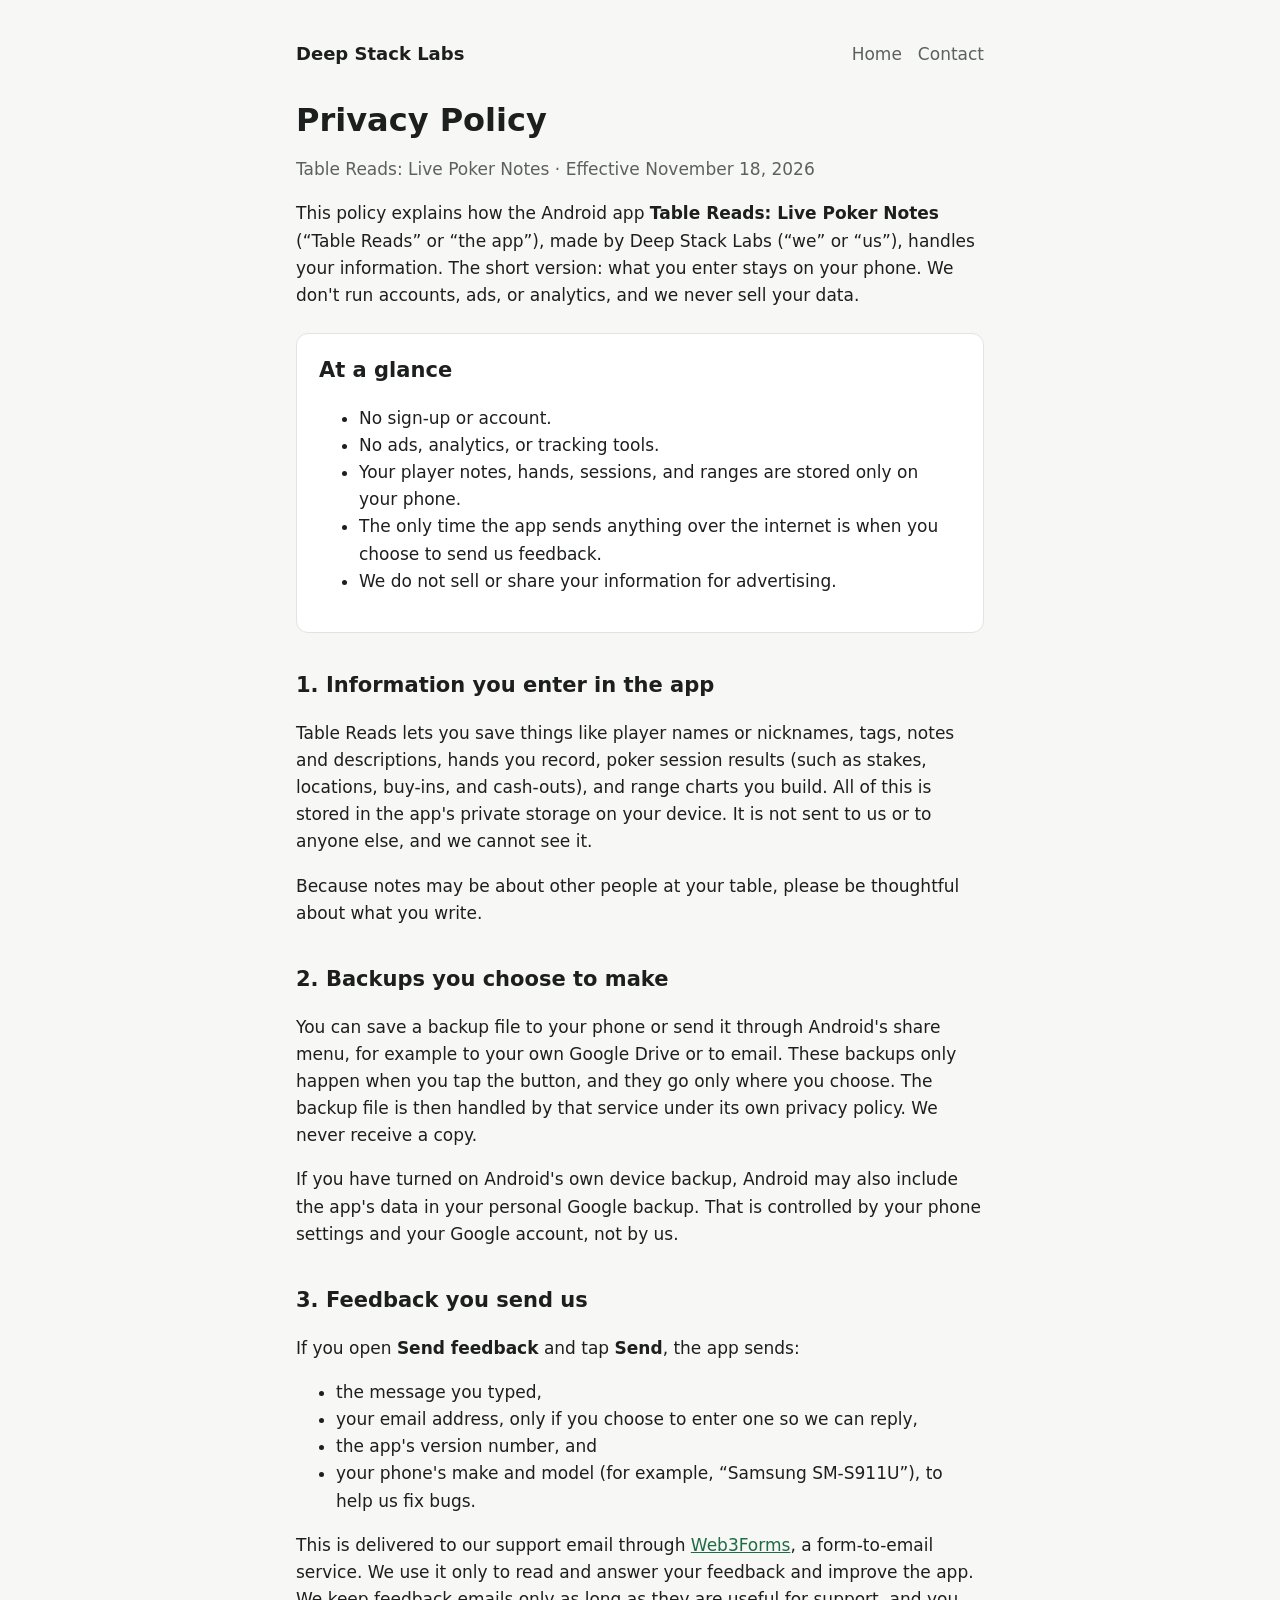
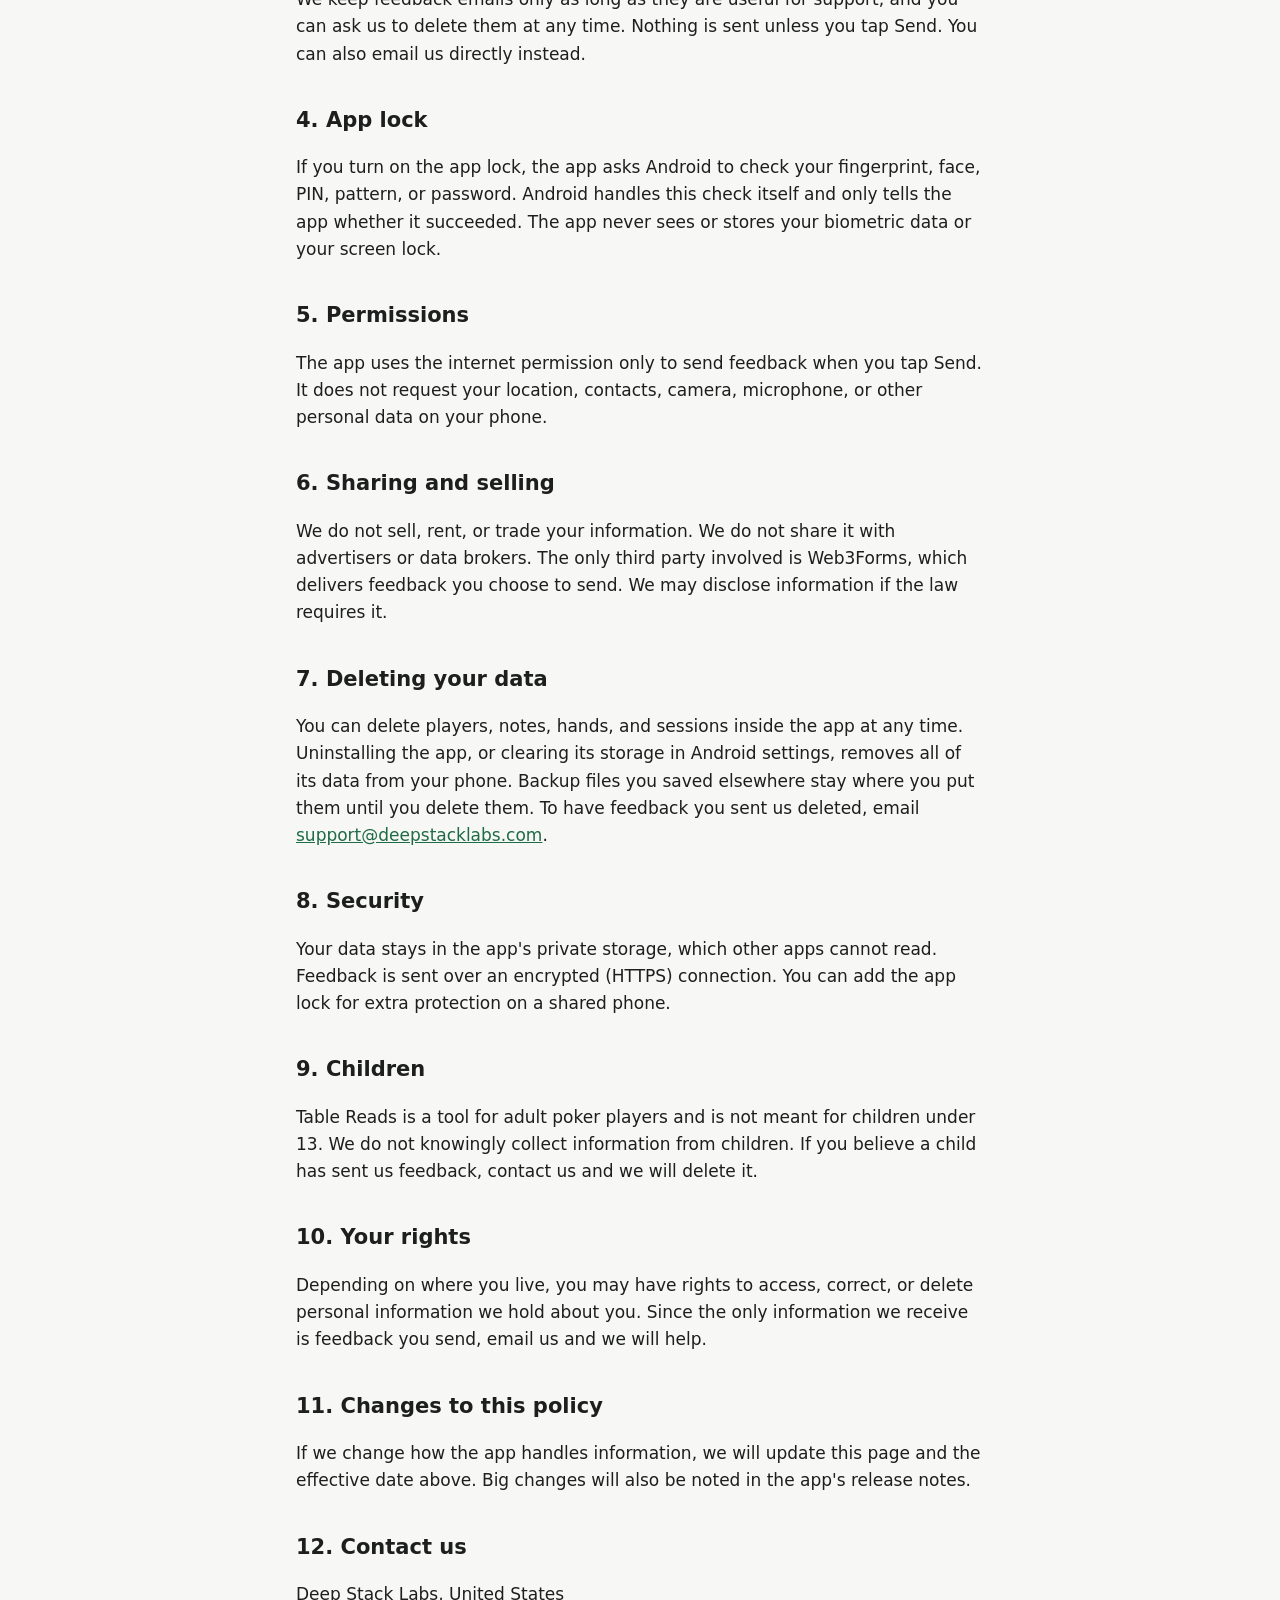
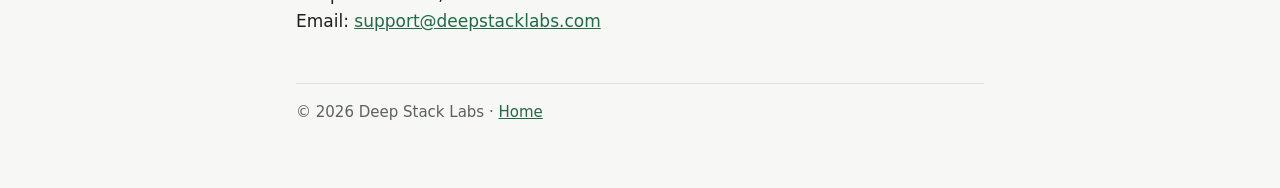
==== privacy.html @ d6f258ec "Add files via upload" ====
<!doctype html>
<html lang="en">
<head>
<meta charset="utf-8">
<meta name="viewport" content="width=device-width, initial-scale=1">
<title>Privacy Policy · Table Reads</title>
<meta name="description" content="Privacy policy for Table Reads: Live Poker Notes, an Android app by Deep Stack Labs.">
<link rel="stylesheet" href="style.css">
</head>
<body>
<main>
<header>
  <a class="brand" href="/">Deep Stack Labs</a>
  <nav><a href="/">Home</a><a href="mailto:support@deepstacklabs.com">Contact</a></nav>
</header>

<h1>Privacy Policy</h1>
<p class="muted">Table Reads: Live Poker Notes · Effective November 18, 2026</p>

<p>This policy explains how the Android app <b>Table Reads: Live Poker Notes</b> (“Table Reads” or “the app”), made by Deep Stack Labs (“we” or “us”), handles your information. The short version: what you enter stays on your phone. We don't run accounts, ads, or analytics, and we never sell your data.</p>

<div class="card">
  <h2>At a glance</h2>
  <ul>
    <li>No sign-up or account.</li>
    <li>No ads, analytics, or tracking tools.</li>
    <li>Your player notes, hands, sessions, and ranges are stored only on your phone.</li>
    <li>The only time the app sends anything over the internet is when you choose to send us feedback.</li>
    <li>We do not sell or share your information for advertising.</li>
  </ul>
</div>

<h2>1. Information you enter in the app</h2>
<p>Table Reads lets you save things like player names or nicknames, tags, notes and descriptions, hands you record, poker session results (such as stakes, locations, buy-ins, and cash-outs), and range charts you build. All of this is stored in the app's private storage on your device. It is not sent to us or to anyone else, and we cannot see it.</p>
<p>Because notes may be about other people at your table, please be thoughtful about what you write.</p>

<h2>2. Backups you choose to make</h2>
<p>You can save a backup file to your phone or send it through Android's share menu, for example to your own Google Drive or to email. These backups only happen when you tap the button, and they go only where you choose. The backup file is then handled by that service under its own privacy policy. We never receive a copy.</p>
<p>If you have turned on Android's own device backup, Android may also include the app's data in your personal Google backup. That is controlled by your phone settings and your Google account, not by us.</p>

<h2>3. Feedback you send us</h2>
<p>If you open <b>Send feedback</b> and tap <b>Send</b>, the app sends:</p>
<ul>
  <li>the message you typed,</li>
  <li>your email address, only if you choose to enter one so we can reply,</li>
  <li>the app's version number, and</li>
  <li>your phone's make and model (for example, “Samsung SM-S911U”), to help us fix bugs.</li>
</ul>
<p>This is delivered to our support email through <a href="https://web3forms.com/privacy" rel="noopener">Web3Forms</a>, a form-to-email service. We use it only to read and answer your feedback and improve the app. We keep feedback emails only as long as they are useful for support, and you can ask us to delete them at any time. Nothing is sent unless you tap Send. You can also email us directly instead.</p>

<h2>4. App lock</h2>
<p>If you turn on the app lock, the app asks Android to check your fingerprint, face, PIN, pattern, or password. Android handles this check itself and only tells the app whether it succeeded. The app never sees or stores your biometric data or your screen lock.</p>

<h2>5. Permissions</h2>
<p>The app uses the internet permission only to send feedback when you tap Send. It does not request your location, contacts, camera, microphone, or other personal data on your phone.</p>

<h2>6. Sharing and selling</h2>
<p>We do not sell, rent, or trade your information. We do not share it with advertisers or data brokers. The only third party involved is Web3Forms, which delivers feedback you choose to send. We may disclose information if the law requires it.</p>

<h2>7. Deleting your data</h2>
<p>You can delete players, notes, hands, and sessions inside the app at any time. Uninstalling the app, or clearing its storage in Android settings, removes all of its data from your phone. Backup files you saved elsewhere stay where you put them until you delete them. To have feedback you sent us deleted, email <a href="mailto:support@deepstacklabs.com">support@deepstacklabs.com</a>.</p>

<h2>8. Security</h2>
<p>Your data stays in the app's private storage, which other apps cannot read. Feedback is sent over an encrypted (HTTPS) connection. You can add the app lock for extra protection on a shared phone.</p>

<h2>9. Children</h2>
<p>Table Reads is a tool for adult poker players and is not meant for children under 13. We do not knowingly collect information from children. If you believe a child has sent us feedback, contact us and we will delete it.</p>

<h2>10. Your rights</h2>
<p>Depending on where you live, you may have rights to access, correct, or delete personal information we hold about you. Since the only information we receive is feedback you send, email us and we will help.</p>

<h2>11. Changes to this policy</h2>
<p>If we change how the app handles information, we will update this page and the effective date above. Big changes will also be noted in the app's release notes.</p>

<h2>12. Contact us</h2>
<p>Deep Stack Labs, United States<br>Email: <a href="mailto:support@deepstacklabs.com">support@deepstacklabs.com</a></p>

<footer>© 2026 Deep Stack Labs · <a href="/">Home</a></footer>
</main>
</body>
</html>
---- style.css ----
:root{--bg:#f7f7f5;--fg:#1d1f1e;--muted:#5b625e;--accent:#1f6b45;--card:#fff;--line:#e2e4e1}
@media (prefers-color-scheme:dark){:root{--bg:#121514;--fg:#e8ebe9;--muted:#a3aba6;--accent:#5fc28f;--card:#1b1f1d;--line:#2c322f}}
*{box-sizing:border-box}
body{margin:0;background:var(--bg);color:var(--fg);font:17px/1.6 system-ui,-apple-system,"Segoe UI",Roboto,sans-serif}
main{max-width:720px;margin:0 auto;padding:40px 16px 64px}
header{display:flex;justify-content:space-between;align-items:center;gap:12px;flex-wrap:wrap;margin-bottom:32px}
.brand{font-weight:700;font-size:18px;color:var(--fg);text-decoration:none}
nav a{color:var(--muted);text-decoration:none;margin-left:16px}
nav a:hover,a{color:var(--accent)}
h1{font-size:32px;line-height:1.2;margin:0 0 8px}
h2{font-size:21px;margin:36px 0 8px}
p,li{color:var(--fg)}
.muted{color:var(--muted)}
.card{background:var(--card);border:1px solid var(--line);border-radius:12px;padding:20px 22px;margin:24px 0}
.card h2{margin-top:0}
footer{margin-top:48px;padding-top:16px;border-top:1px solid var(--line);color:var(--muted);font-size:15px}
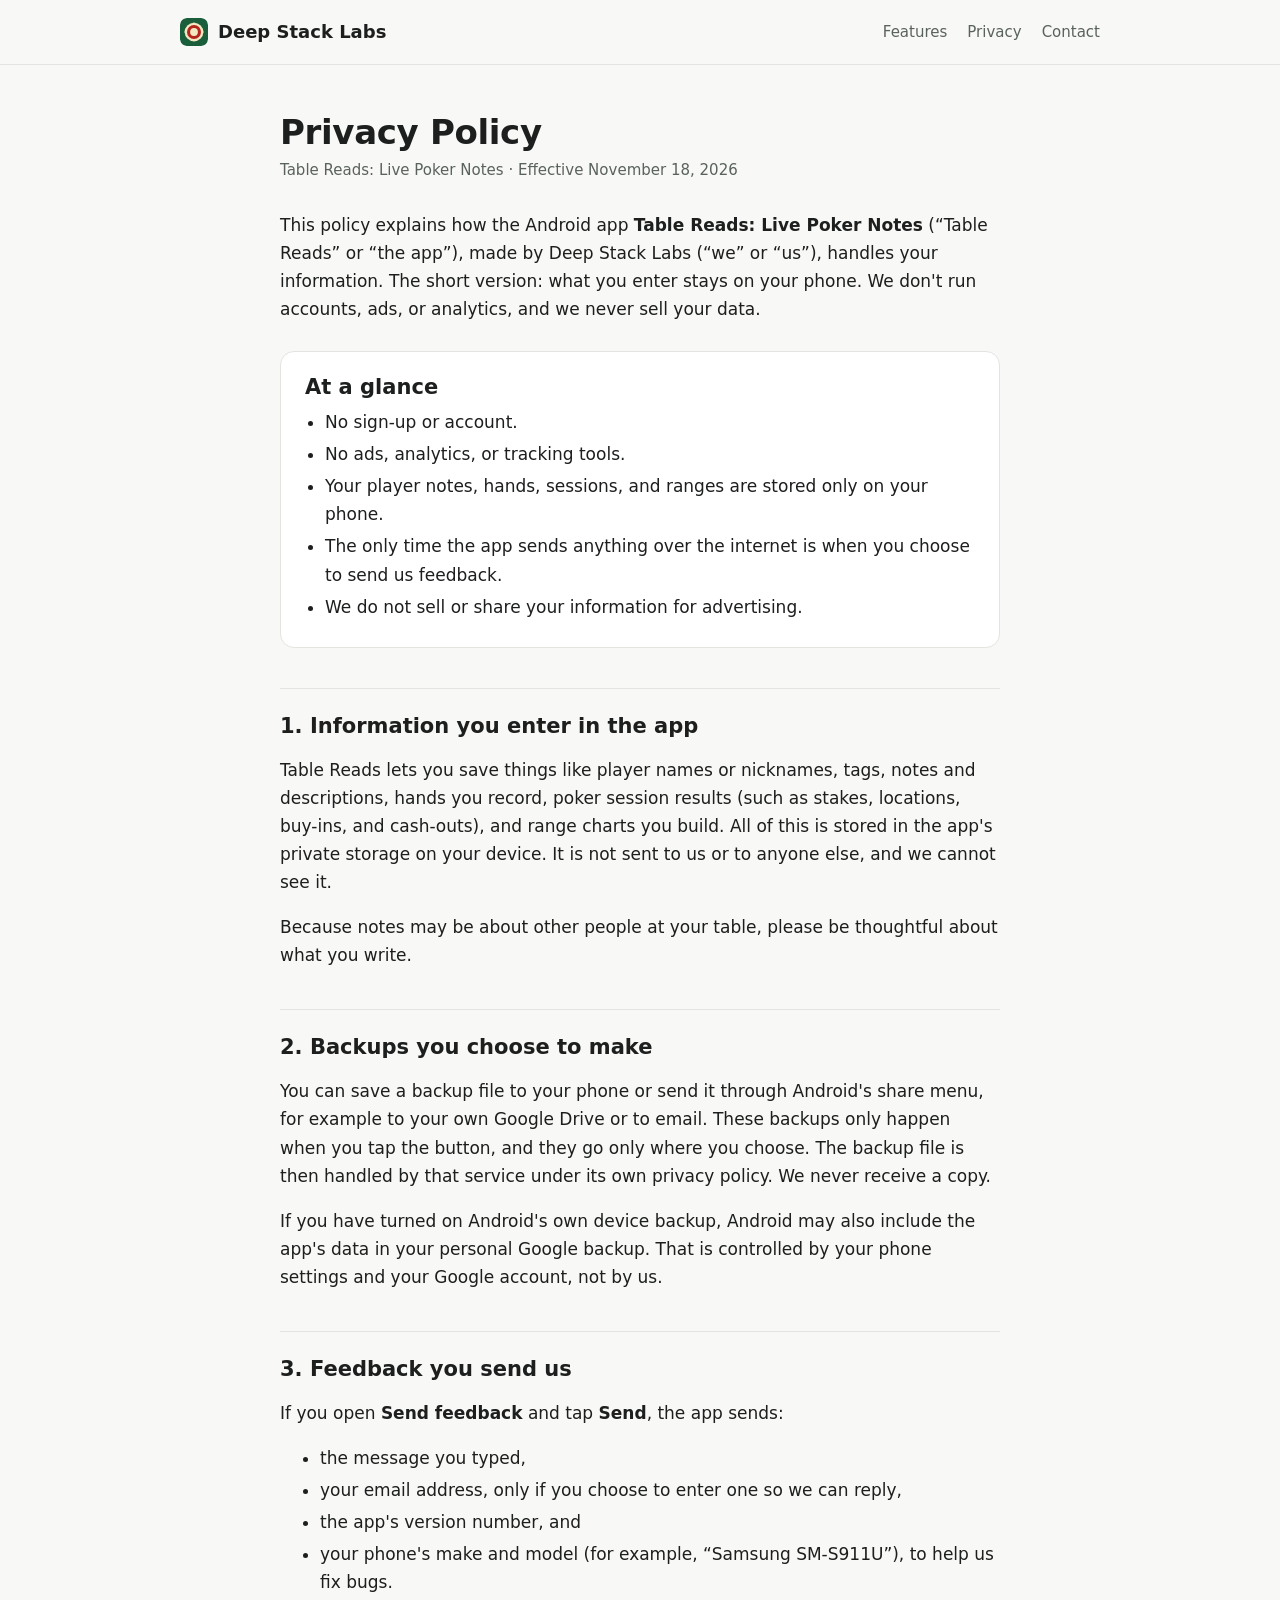
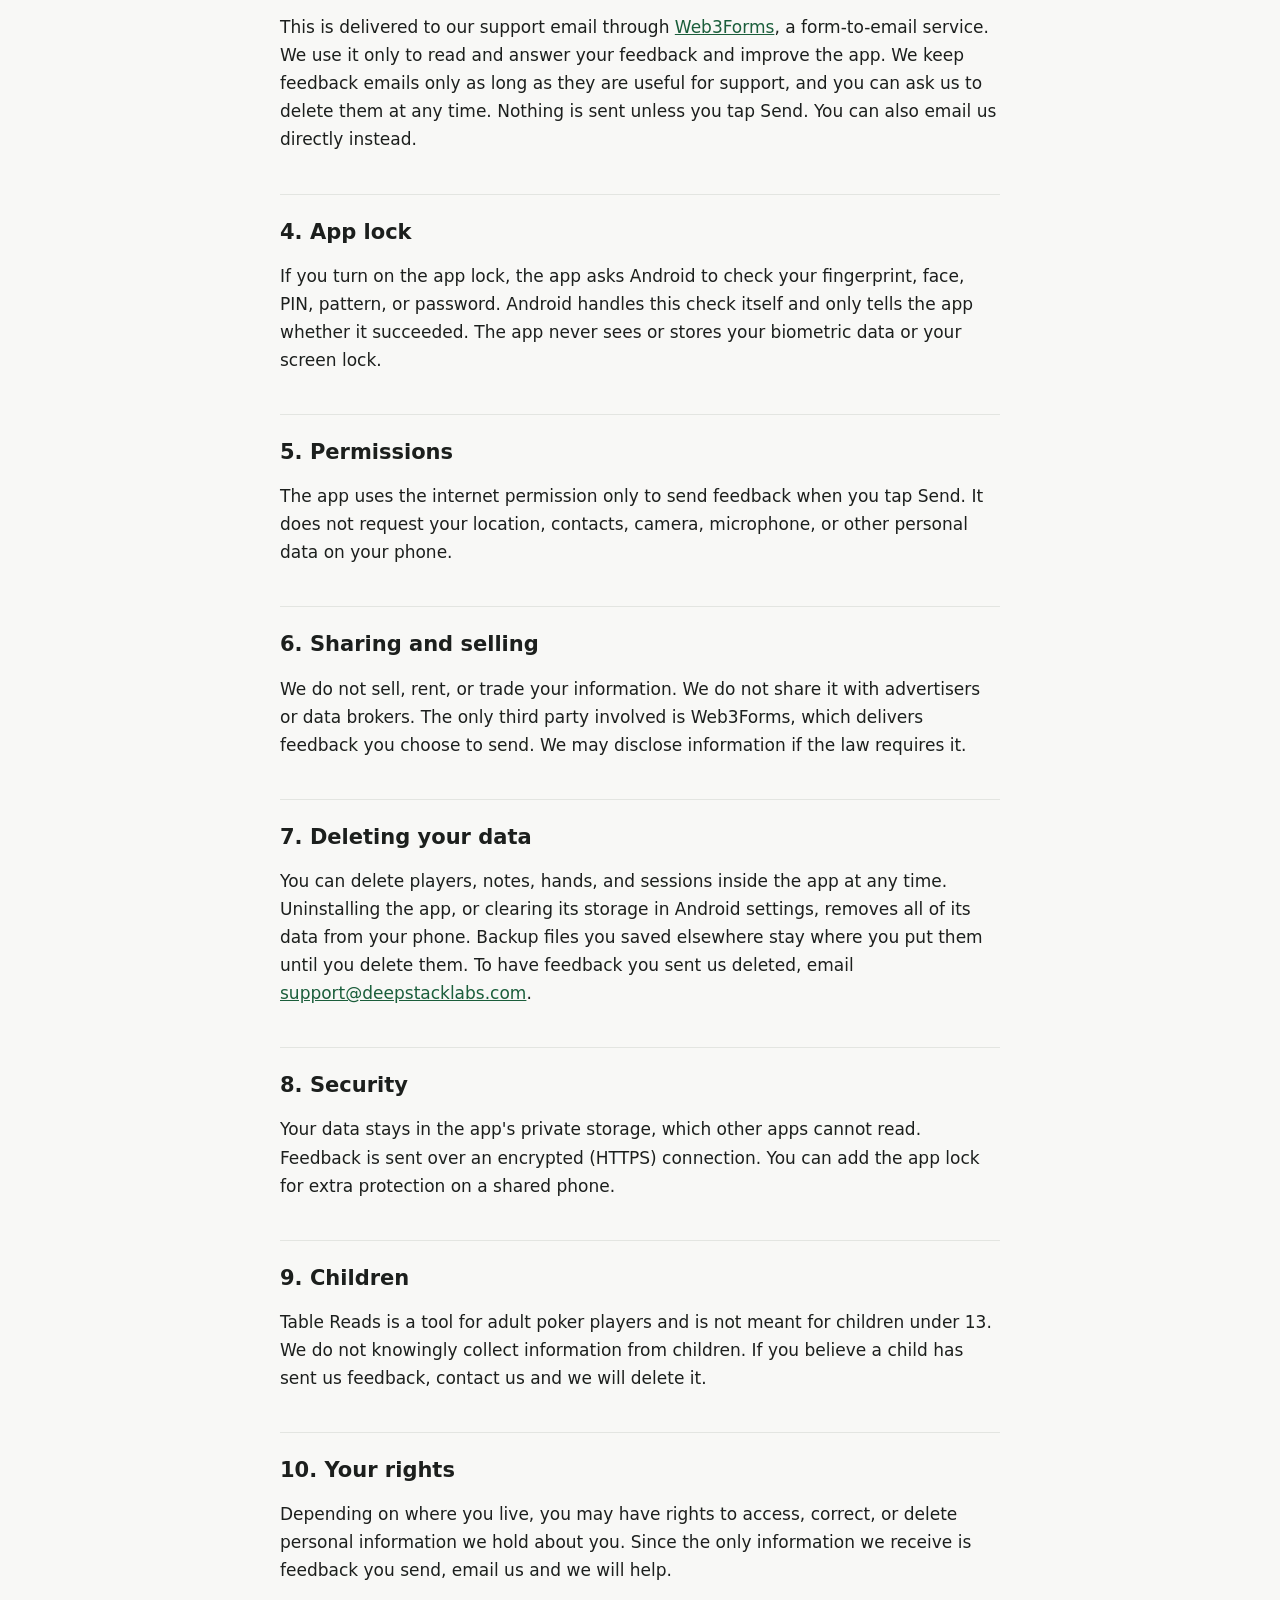
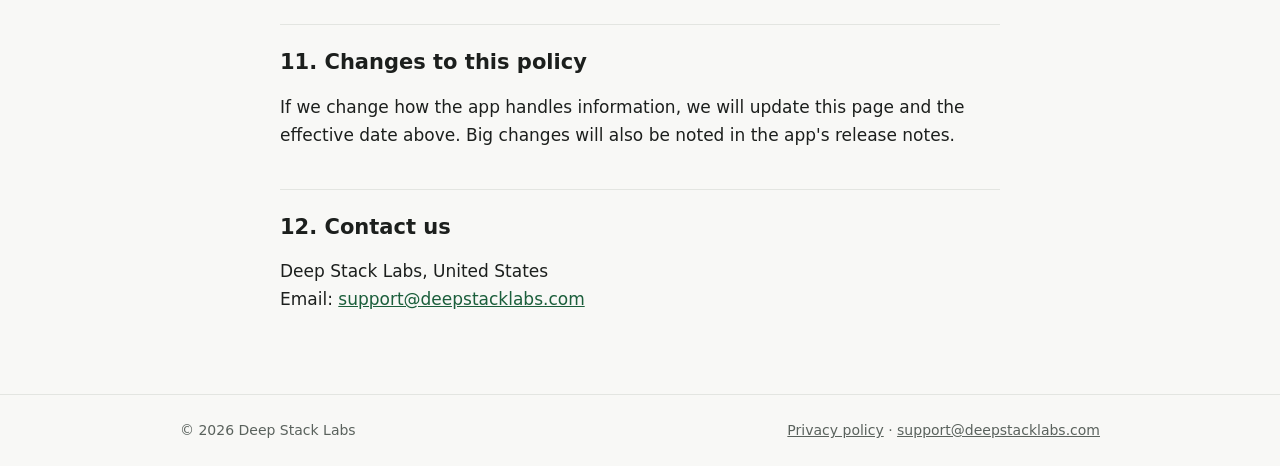
==== commit 8307475d: "Refresh site design and add favicon Co-Authored-By: Claude Opus 5.5 <noreply@anthropic.com> Claude-S" ====
--- a/privacy.html
+++ b/privacy.html
@@ -5,17 +5,23 @@
 <meta name="viewport" content="width=device-width, initial-scale=1">
 <title>Privacy Policy · Table Reads</title>
 <meta name="description" content="Privacy policy for Table Reads: Live Poker Notes, an Android app by Deep Stack Labs.">
-<link rel="stylesheet" href="style.css">
+<link rel="icon" href="/favicon.svg" type="image/svg+xml">
+<link rel="icon" href="/favicon.ico" sizes="32x32">
+<link rel="apple-touch-icon" href="/apple-touch-icon.png">
+<meta name="theme-color" content="#1B5E3B">
+<link rel="stylesheet" href="/style.css">
 </head>
 <body>
-<main>
-<header>
-  <a class="brand" href="/">Deep Stack Labs</a>
-  <nav><a href="/">Home</a><a href="mailto:support@deepstacklabs.com">Contact</a></nav>
+<header class="site-header">
+  <div class="wrap bar">
+    <a class="brand" href="/"><img src="/favicon.svg" alt="" width="28" height="28">Deep Stack Labs</a>
+    <nav><a href="/#features">Features</a><a href="/privacy">Privacy</a><a href="/#contact">Contact</a></nav>
+  </div>
 </header>
 
+<main class="wrap doc">
 <h1>Privacy Policy</h1>
-<p class="muted">Table Reads: Live Poker Notes · Effective November 18, 2026</p>
+<p class="meta">Table Reads: Live Poker Notes · Effective November 18, 2026</p>
 
 <p>This policy explains how the Android app <b>Table Reads: Live Poker Notes</b> (“Table Reads” or “the app”), made by Deep Stack Labs (“we” or “us”), handles your information. The short version: what you enter stays on your phone. We don't run accounts, ads, or analytics, and we never sell your data.</p>
 
@@ -74,8 +80,13 @@
 
 <h2>12. Contact us</h2>
 <p>Deep Stack Labs, United States<br>Email: <a href="mailto:support@deepstacklabs.com">support@deepstacklabs.com</a></p>
+</main>
 
-<footer>© 2026 Deep Stack Labs · <a href="/">Home</a></footer>
-</main>
+<footer class="site-footer">
+  <div class="wrap bar">
+    <span>© 2026 Deep Stack Labs</span>
+    <span><a href="/privacy">Privacy policy</a> · <a href="mailto:support@deepstacklabs.com">support@deepstacklabs.com</a></span>
+  </div>
+</footer>
 </body>
 </html>
--- a/style.css
+++ b/style.css
@@ -1,16 +1,75 @@
-:root{--bg:#f7f7f5;--fg:#1d1f1e;--muted:#5b625e;--accent:#1f6b45;--card:#fff;--line:#e2e4e1}
-@media (prefers-color-scheme:dark){:root{--bg:#121514;--fg:#e8ebe9;--muted:#a3aba6;--accent:#5fc28f;--card:#1b1f1d;--line:#2c322f}}
+:root{
+  --bg:#f8f8f6;--fg:#1c1f1d;--muted:#5a625d;--accent:#1b5e3b;--accent-fg:#fff;
+  --card:#fff;--line:#e3e5e1;--alt:#eef2ee;--status:#2e7d4f;
+}
+@media (prefers-color-scheme:dark){:root{
+  --bg:#111413;--fg:#e7eae8;--muted:#a1a9a4;--accent:#5fc28f;--accent-fg:#0d1a13;
+  --card:#191d1b;--line:#2b312e;--alt:#161b18;--status:#5fc28f;
+}}
 *{box-sizing:border-box}
-body{margin:0;background:var(--bg);color:var(--fg);font:17px/1.6 system-ui,-apple-system,"Segoe UI",Roboto,sans-serif}
-main{max-width:720px;margin:0 auto;padding:40px 16px 64px}
-header{display:flex;justify-content:space-between;align-items:center;gap:12px;flex-wrap:wrap;margin-bottom:32px}
-.brand{font-weight:700;font-size:18px;color:var(--fg);text-decoration:none}
-nav a{color:var(--muted);text-decoration:none;margin-left:16px}
-nav a:hover,a{color:var(--accent)}
-h1{font-size:32px;line-height:1.2;margin:0 0 8px}
-h2{font-size:21px;margin:36px 0 8px}
-p,li{color:var(--fg)}
+html{scroll-behavior:smooth}
+body{margin:0;background:var(--bg);color:var(--fg);font:17px/1.65 system-ui,-apple-system,"Segoe UI",Roboto,Helvetica,Arial,sans-serif;-webkit-font-smoothing:antialiased}
+a{color:var(--accent)}
+img{max-width:100%}
+.wrap{max-width:960px;margin:0 auto;padding:0 20px}
+.bar{display:flex;justify-content:space-between;align-items:center;gap:12px;flex-wrap:wrap}
+
+/* header */
+.site-header{border-bottom:1px solid var(--line);background:var(--bg);position:sticky;top:0;z-index:10}
+.site-header .bar{min-height:64px}
+.brand{display:flex;align-items:center;gap:10px;font-weight:700;font-size:18px;color:var(--fg);text-decoration:none}
+.brand img{border-radius:7px}
+nav{display:flex;gap:20px}
+nav a{color:var(--muted);text-decoration:none;font-size:15px}
+nav a:hover{color:var(--accent)}
+
+/* hero */
+.hero{padding:64px 0 56px}
+.hero-grid{display:grid;grid-template-columns:auto 1fr;gap:28px;align-items:start}
+.app-icon{border-radius:22px;box-shadow:0 6px 20px rgba(0,0,0,.12)}
+.eyebrow{margin:0 0 6px;color:var(--muted);font-size:14px;font-weight:600;letter-spacing:.06em;text-transform:uppercase}
+h1{font-size:40px;line-height:1.15;margin:0 0 14px;letter-spacing:-.01em}
+.lead{font-size:20px;color:var(--muted);margin:0 0 18px;max-width:40em}
+.status{display:inline-flex;align-items:center;gap:8px;margin:0;padding:6px 14px;border:1px solid var(--line);border-radius:999px;background:var(--card);font-size:14px;color:var(--muted)}
+.dot{width:8px;height:8px;border-radius:50%;background:var(--status)}
+
+/* sections */
+.section{padding:56px 0;border-top:1px solid var(--line)}
+.section.alt{background:var(--alt)}
+h2{font-size:26px;line-height:1.25;margin:0 0 10px}
+h3{font-size:18px;margin:0 0 6px}
 .muted{color:var(--muted)}
-.card{background:var(--card);border:1px solid var(--line);border-radius:12px;padding:20px 22px;margin:24px 0}
-.card h2{margin-top:0}
-footer{margin-top:48px;padding-top:16px;border-top:1px solid var(--line);color:var(--muted);font-size:15px}
+.intro{margin:0 0 28px;max-width:40em}
+.grid{display:grid;grid-template-columns:repeat(2,1fr);gap:18px}
+.card{background:var(--card);border:1px solid var(--line);border-radius:14px;padding:22px 24px}
+.card p{margin:0;color:var(--muted)}
+.privacy-note{display:flex;justify-content:space-between;align-items:center;gap:24px;flex-wrap:wrap}
+.privacy-note p{margin:0;max-width:36em;color:var(--muted)}
+.button{display:inline-block;padding:11px 20px;border-radius:10px;background:var(--accent);color:var(--accent-fg);text-decoration:none;font-weight:600;white-space:nowrap}
+.button:hover{opacity:.9}
+
+/* privacy policy page */
+.doc{max-width:760px;padding-top:48px;padding-bottom:64px}
+.doc h1{font-size:34px;margin-bottom:6px}
+.doc .meta{color:var(--muted);margin:0 0 28px;font-size:15px}
+.doc h2{font-size:21px;margin:40px 0 8px;padding-top:24px;border-top:1px solid var(--line)}
+.doc .card{margin:28px 0}
+.doc .card h2{margin-top:0;padding-top:0;border-top:0}
+.doc .card ul{margin:0;padding-left:20px}
+.doc li{margin:4px 0}
+
+/* footer */
+.site-footer{border-top:1px solid var(--line);padding:24px 0;color:var(--muted);font-size:14px}
+.site-footer a{color:var(--muted)}
+.site-footer a:hover{color:var(--accent)}
+
+@media (max-width:640px){
+  nav{gap:14px}
+  .hero{padding:40px 0}
+  .hero-grid{grid-template-columns:1fr;gap:18px}
+  .app-icon{width:72px;height:72px;border-radius:17px}
+  h1{font-size:30px}
+  .lead{font-size:18px}
+  .grid{grid-template-columns:1fr}
+  .section{padding:40px 0}
+}
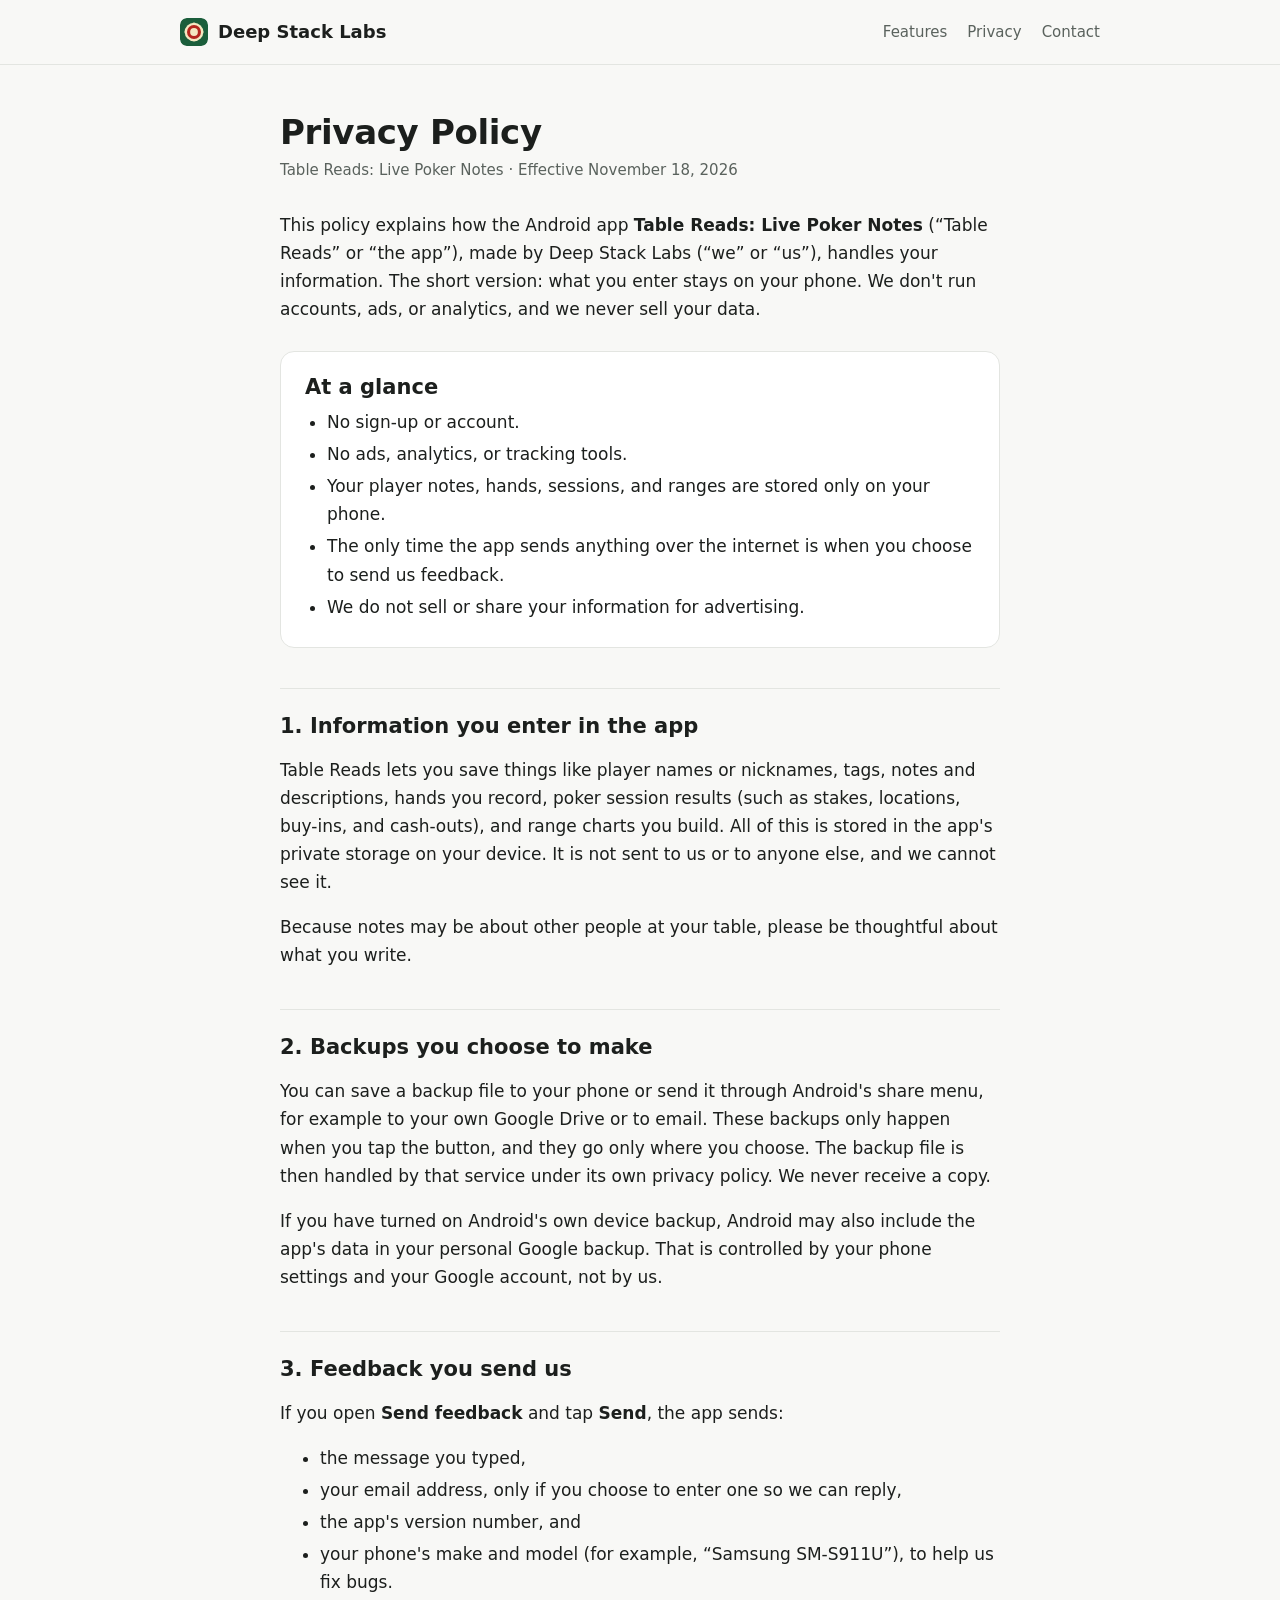
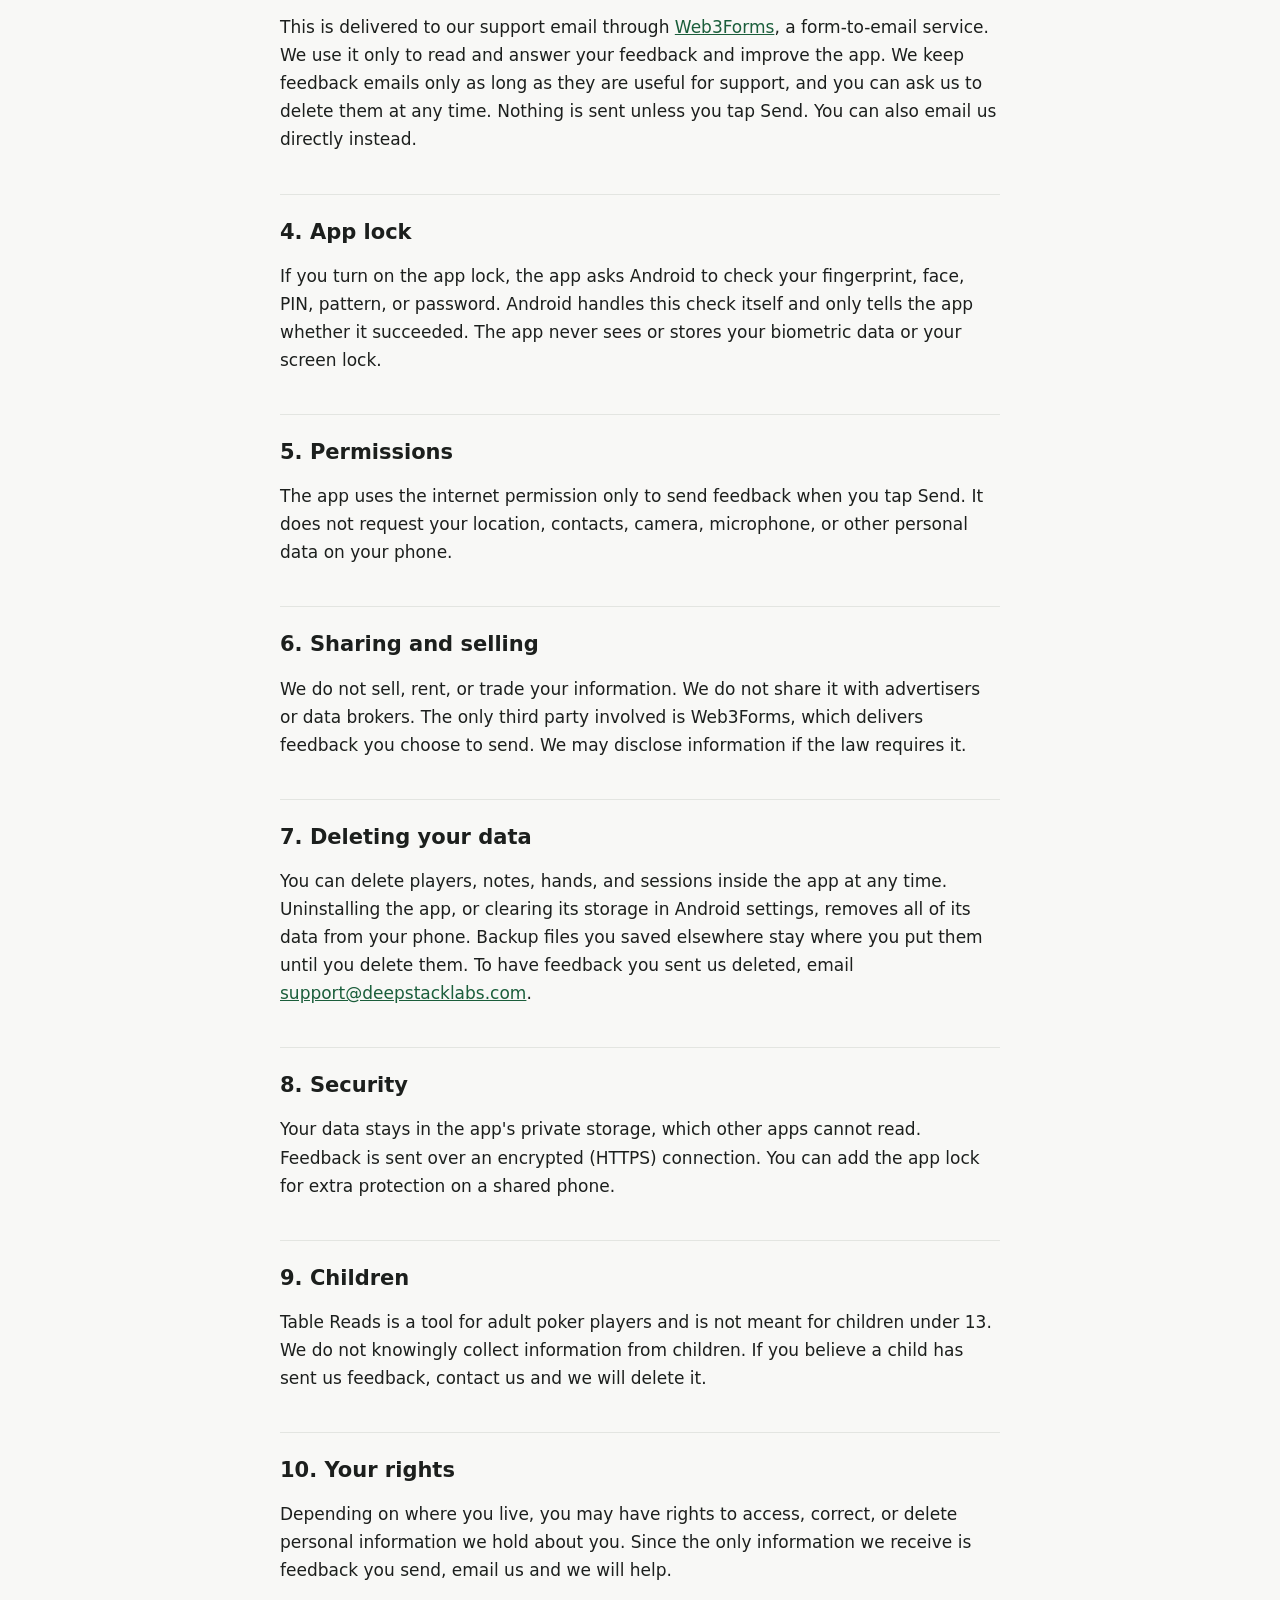
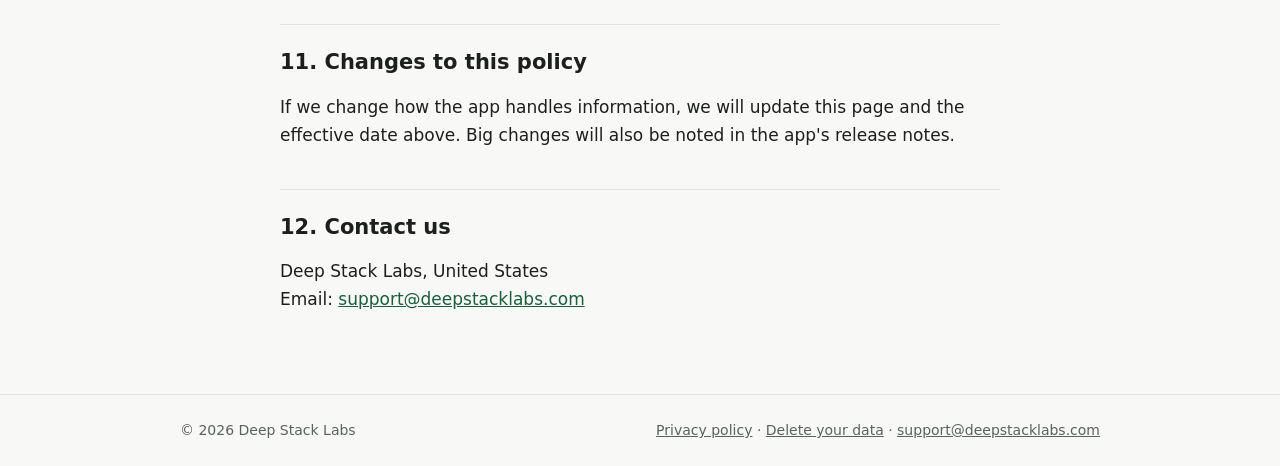
==== commit 85046886: "Add data deletion page and footer link Co-Authored-By: Claude Opus 5.5 <noreply@anthropic.com> Claud" ====
--- a/privacy.html
+++ b/privacy.html
@@ -85,7 +85,7 @@
 <footer class="site-footer">
   <div class="wrap bar">
     <span>© 2026 Deep Stack Labs</span>
-    <span><a href="/privacy">Privacy policy</a> · <a href="mailto:support@deepstacklabs.com">support@deepstacklabs.com</a></span>
+    <span><a href="/privacy">Privacy policy</a> · <a href="/delete-data">Delete your data</a> · <a href="mailto:support@deepstacklabs.com">support@deepstacklabs.com</a></span>
   </div>
 </footer>
 </body>
--- a/style.css
+++ b/style.css
@@ -55,7 +55,7 @@
 .doc h2{font-size:21px;margin:40px 0 8px;padding-top:24px;border-top:1px solid var(--line)}
 .doc .card{margin:28px 0}
 .doc .card h2{margin-top:0;padding-top:0;border-top:0}
-.doc .card ul{margin:0;padding-left:20px}
+.doc .card ul,.doc .card ol{margin:0;padding-left:22px}
 .doc li{margin:4px 0}
 
 /* footer */
